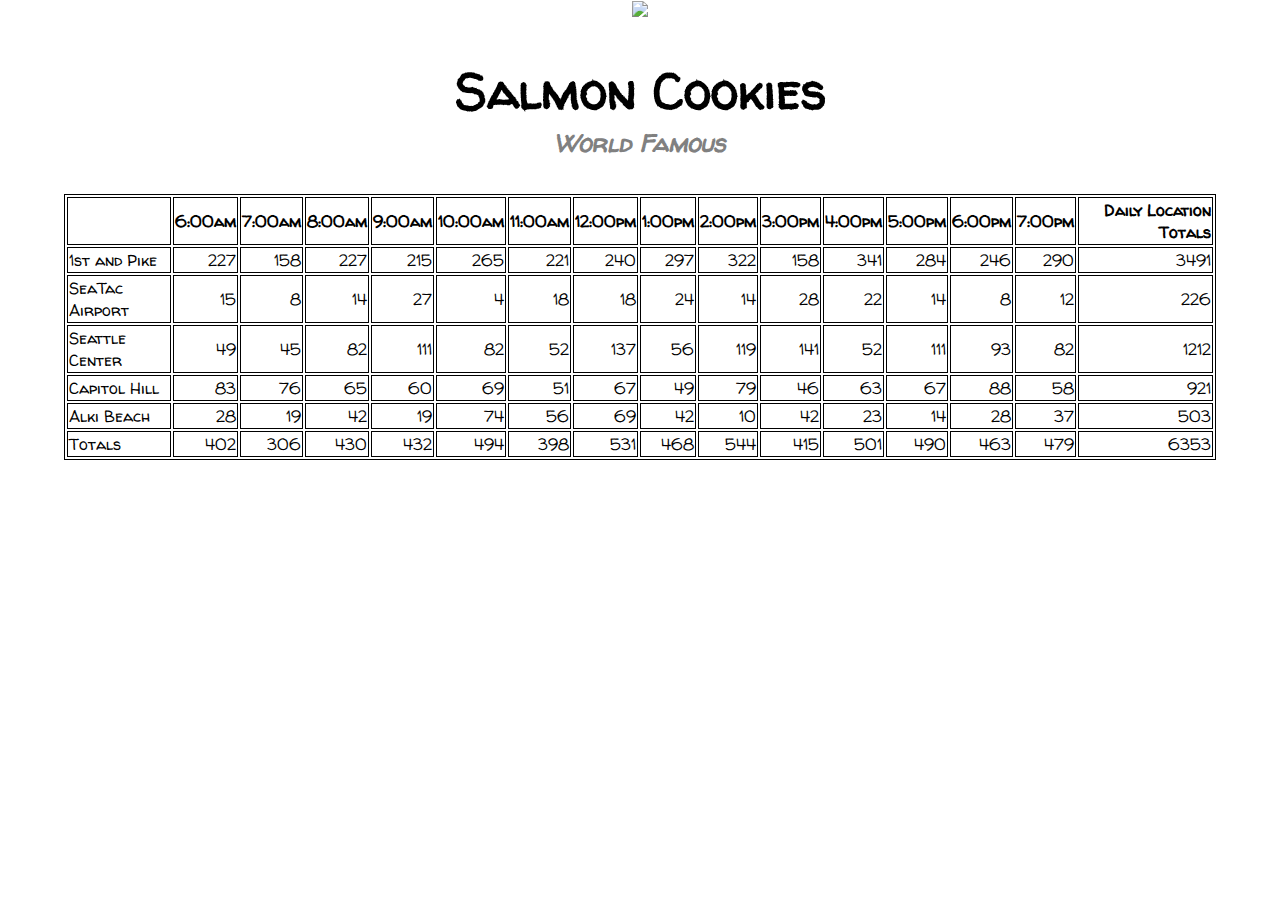
==== sales.html @ 48be01bf "style fixes" ====
<!DOCTYPE html>
<html>

  <head>

    <title>Salmon Cookies project</title>
    <link href="style.css" rel="stylesheet">
    <link href="https://fonts.googleapis.com/css?family=Walter+Turncoat" rel="stylesheet">

  </head>

  <body>
    <header>
      <img src="http://ginaleegossett.github.io/cookie-stand/img/salmon.png">
      <h1>Salmon Cookies</h1>
      <h4>World Famous</h4>
    </header>
    <table id="businesses_reporting_js"></table>
    <script src="app.js"></script>
  </body>

</html>
---- style.css ----
* {
  font-family: 'Walter Turncoat', 'Arial', 'Georgia', serif, sans-serif;;
}
body {
  max-width: 90%;
  margin: 0 auto;
}
div {
  float: left;
  width: 26%;
  margin: 2%;
  padding: 1%;
  border: 2px solid black;
}
div h2 {
  text-align: center;
}
header {
  text-align: center;
}
h1 {
  font-size: 50px;
  margin-bottom: 0;
}
h4 {
  font-style: italic;
  font-size: 25px;
  color: grey;
  margin-top: 0;
  padding: 0;
}
ul {
  list-style: none;
}
li:last-of-type {
  border-top: 1px solid black;
}

table, table * {
  border: 1px solid black;
  text-align: right;
}
table tr td:first-child {
  text-align: left;
}
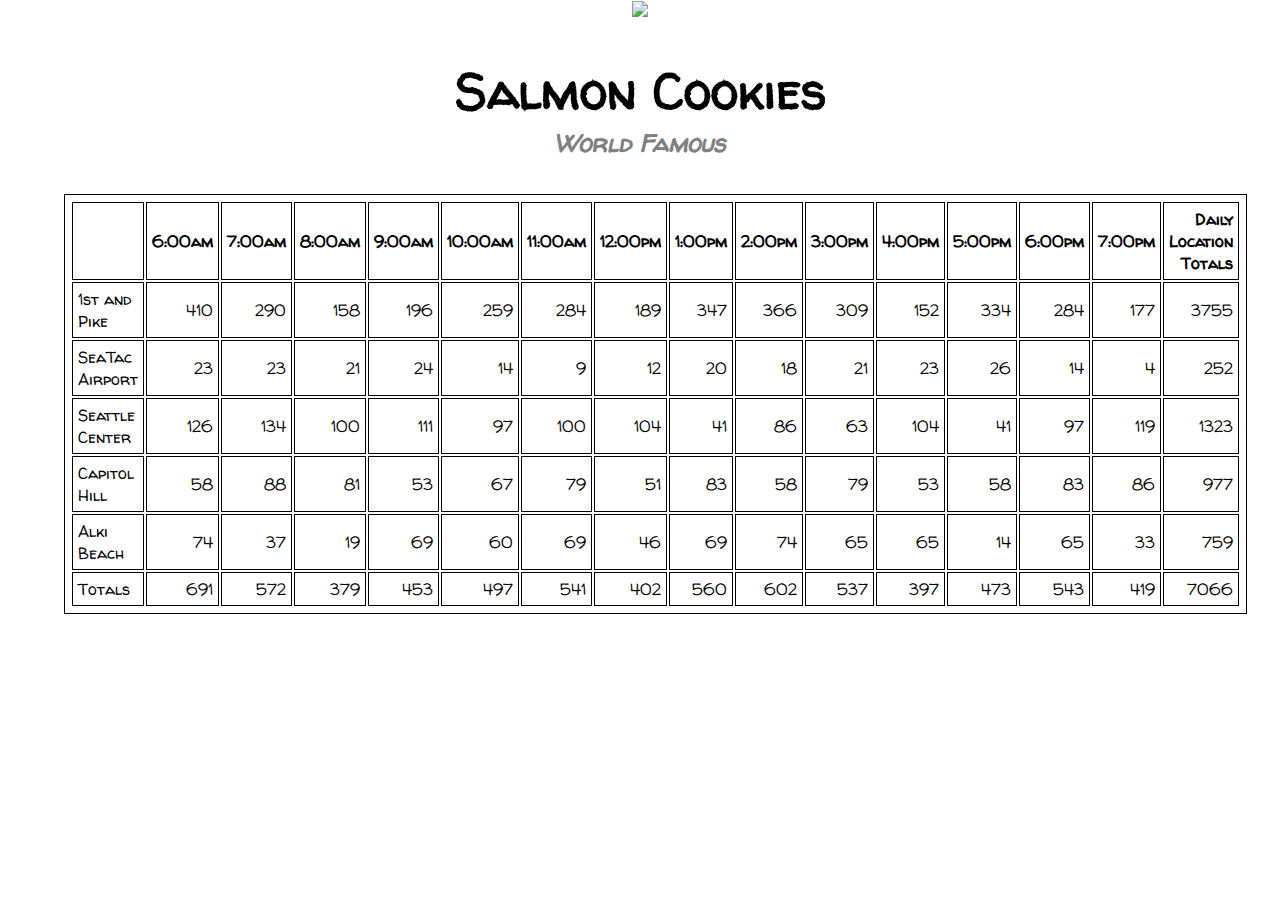
==== commit 1a82442e: "fix page render function to render table body" ====
--- a/sales.html
+++ b/sales.html
@@ -15,7 +15,9 @@
       <h1>Salmon Cookies</h1>
       <h4>World Famous</h4>
     </header>
-    <table id="businesses_reporting_js"></table>
+    <main>
+      <table id="businesses_reporting_js"></table>
+    </main>
     <script src="app.js"></script>
   </body>
 
--- a/style.css
+++ b/style.css
@@ -39,7 +39,12 @@
 table, table * {
   border: 1px solid black;
   text-align: right;
+  padding: 5px;
+  max-width: 100%;
 }
 table tr td:first-child {
   text-align: left;
 }
+main {
+  width: 100%;
+}
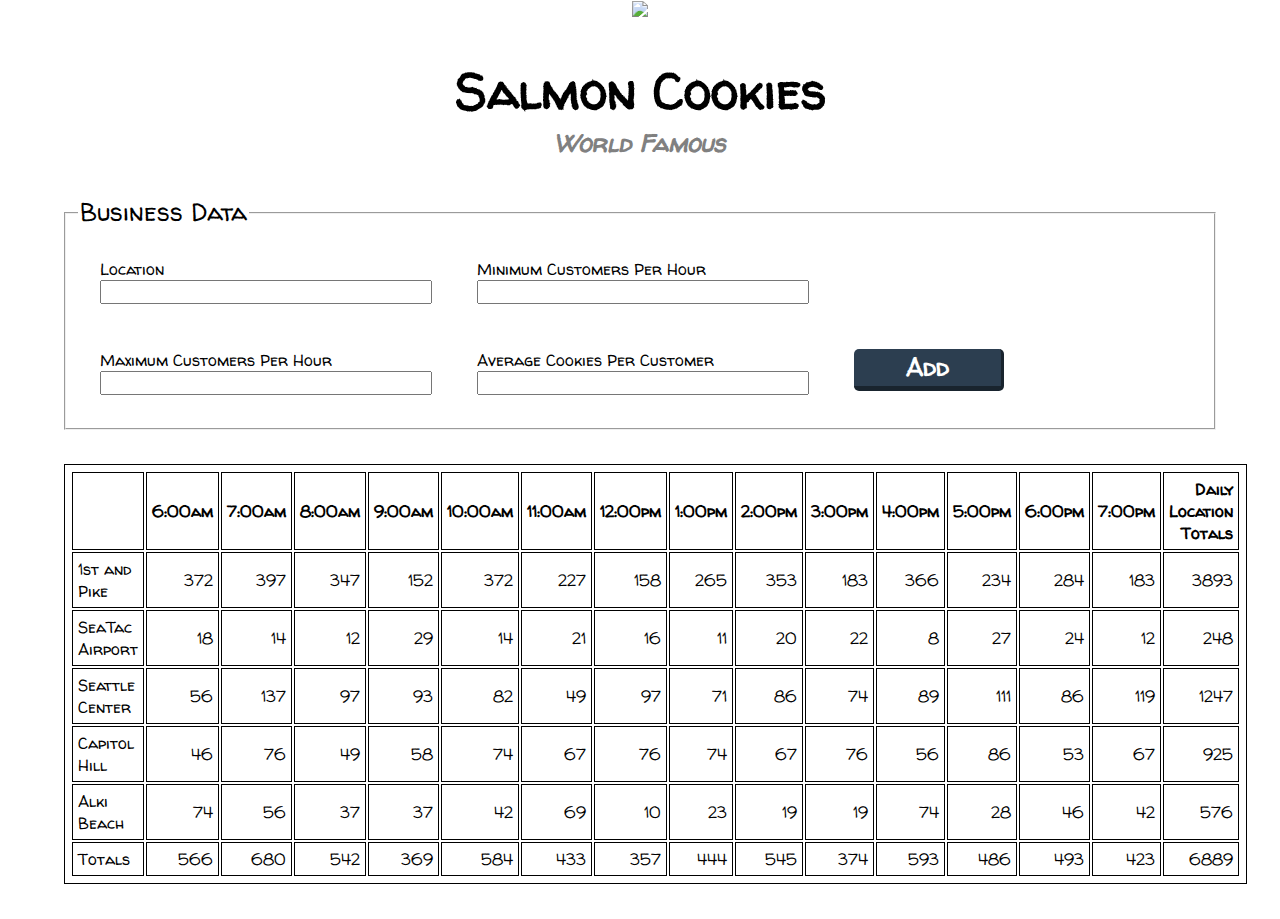
==== commit aad49453: "add business data form" ====
--- a/sales.html
+++ b/sales.html
@@ -16,7 +16,39 @@
       <h4>World Famous</h4>
     </header>
     <main>
-      <table id="businesses_reporting_js"></table>
+      <section>
+        <form id="business_info">
+          <fieldset>
+            <legend>Business Data</legend>
+            <div>
+              <label for="">Location</label>
+              <br>
+              <input type="text" name="" value="" size="45">
+            </div>
+            <div>
+              <label for="">Minimum Customers Per Hour</label>
+              <br>
+              <input type="text" name="" value="" size="45">
+            </div>
+            <div>
+              <label for="">Maximum Customers Per Hour</label>
+              <br>
+              <input type="text" name="" value="" size="45">
+            </div>
+            <div>
+              <label for="">Average Cookies Per Customer</label>
+              <br>
+              <input type="text" name="" value="" size="45">
+            </div>
+            <div>
+              <button type="submit" name="button" class="button">Add</button>
+            </div>
+          </fieldset>
+        </form>
+      </section>
+      <section>
+          <table id="businesses_reporting_js"></table>
+      </section>
     </main>
     <script src="app.js"></script>
   </body>
--- a/style.css
+++ b/style.css
@@ -48,3 +48,49 @@
 main {
   width: 100%;
 }
+section {
+  margin: 3% 0%;
+}
+form div {
+  width: auto;
+  border: none;
+  margin: 0;
+  padding: 2%;
+}
+fieldset {
+  margin: 0;
+}
+legend {
+  font-size: 25px;
+}
+button {
+    border: 1px;
+    text-align: center;
+    margin-right: 20px;
+    float: left;
+    font-weight: bold;
+    width: 150px;
+    font-size: 25px;
+}
+.button {
+    border-radius: 5px;
+    background-color: #2C3E50;
+    color: white;
+    border-bottom: 5px solid #19242E;
+    border-right: 3px solid #19242E;
+}
+.button:hover {
+    background: #486582;
+    border-bottom: 3px solid #384F66;
+    border-right: 2px solid #384F66;
+    margin-top: 2px;
+    margin-right: 21px;
+}
+
+.button:active {
+    background: #486582;
+    border-bottom: 0px;
+    border-right: 0px;
+    margin-top: 5px;
+    margin-right: 23px;
+}
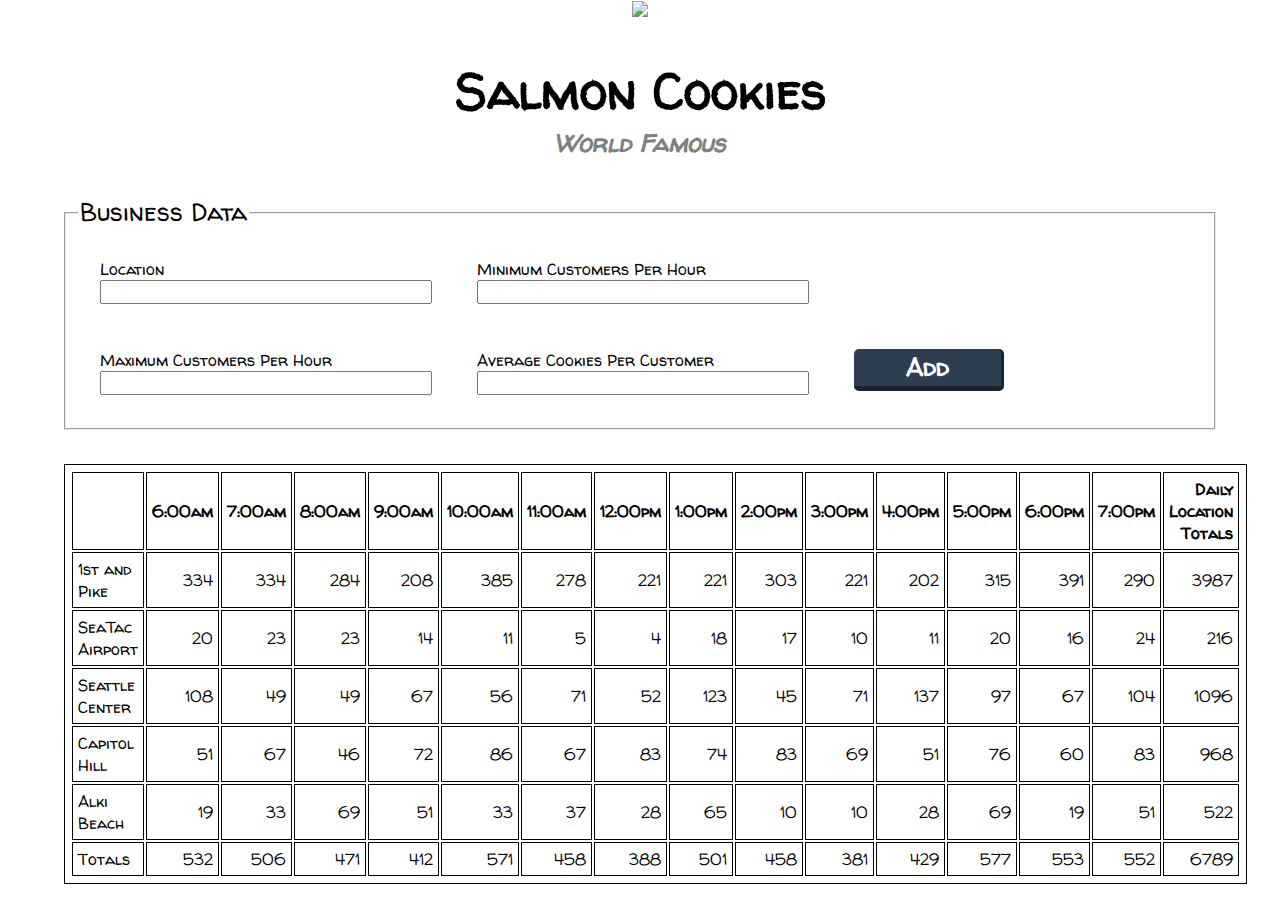
==== commit fbf5f1b5: "create structure for event listener" ====
--- a/sales.html
+++ b/sales.html
@@ -21,24 +21,24 @@
           <fieldset>
             <legend>Business Data</legend>
             <div>
-              <label for="">Location</label>
+              <label for="location">Location</label>
               <br>
-              <input type="text" name="" value="" size="45">
+              <input type="text" name="location" size="45">
             </div>
             <div>
-              <label for="">Minimum Customers Per Hour</label>
+              <label for="min_customers">Minimum Customers Per Hour</label>
               <br>
-              <input type="text" name="" value="" size="45">
+              <input type="text" name="min_customers" size="45">
             </div>
             <div>
-              <label for="">Maximum Customers Per Hour</label>
+              <label for="max_customers">Maximum Customers Per Hour</label>
               <br>
-              <input type="text" name="" value="" size="45">
+              <input type="text" name="max_customers" size="45">
             </div>
             <div>
-              <label for="">Average Cookies Per Customer</label>
+              <label for="avg_cookies">Average Cookies Per Customer</label>
               <br>
-              <input type="text" name="" value="" size="45">
+              <input type="text" name="avg_cookies" size="45">
             </div>
             <div>
               <button type="submit" name="button" class="button">Add</button>
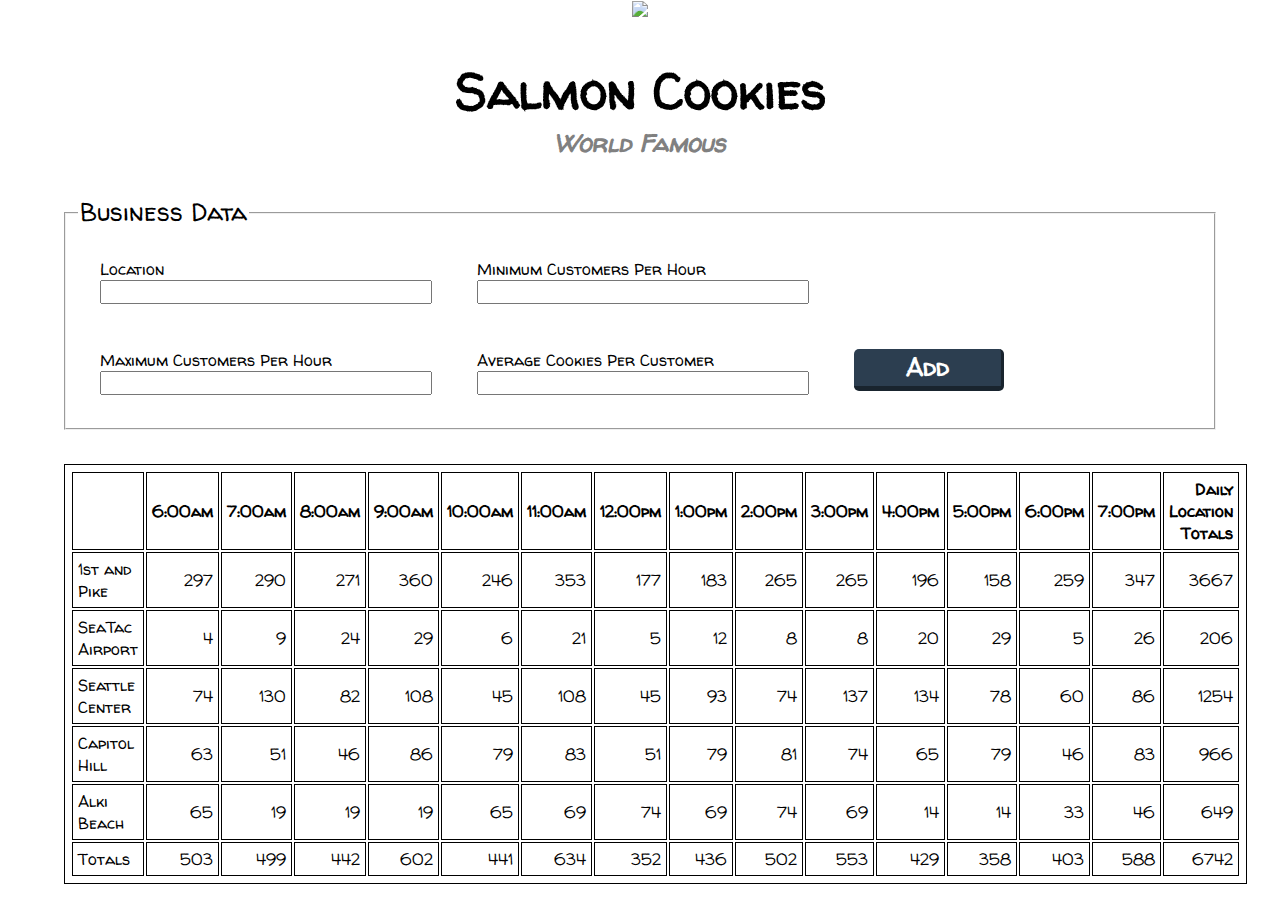
==== commit c1fc810c: "add form validation and JS notes" ====
--- a/sales.html
+++ b/sales.html
@@ -23,22 +23,22 @@
             <div>
               <label for="location">Location</label>
               <br>
-              <input type="text" name="location" size="45">
+              <input type="text" name="location" size="45" required>
             </div>
             <div>
               <label for="min_customers">Minimum Customers Per Hour</label>
               <br>
-              <input type="text" name="min_customers" size="45">
+              <input type="text" name="min_customers" size="45" required>
             </div>
             <div>
               <label for="max_customers">Maximum Customers Per Hour</label>
               <br>
-              <input type="text" name="max_customers" size="45">
+              <input type="text" name="max_customers" size="45" required>
             </div>
             <div>
               <label for="avg_cookies">Average Cookies Per Customer</label>
               <br>
-              <input type="text" name="avg_cookies" size="45">
+              <input type="text" name="avg_cookies" size="45" required>
             </div>
             <div>
               <button type="submit" name="button" class="button">Add</button>
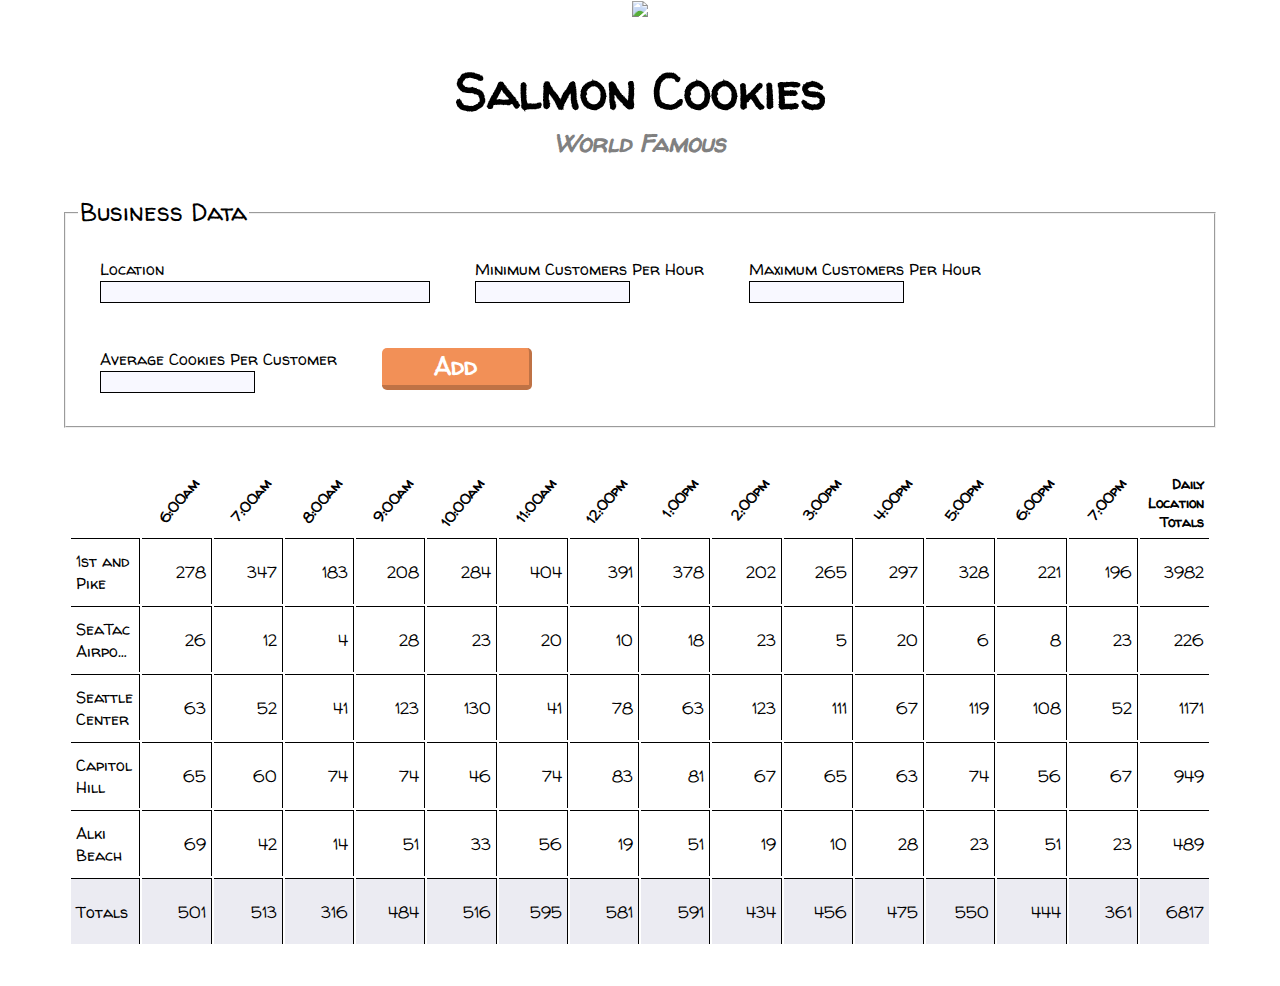
==== commit f8d6517b: "add style and lower case validation" ====
--- a/sales.html
+++ b/sales.html
@@ -28,20 +28,21 @@
             <div>
               <label for="min_customers">Minimum Customers Per Hour</label>
               <br>
-              <input type="text" name="min_customers" size="45" required>
+              <input type="number" name="min_customers" size="45" required>
             </div>
             <div>
               <label for="max_customers">Maximum Customers Per Hour</label>
               <br>
-              <input type="text" name="max_customers" size="45" required>
+              <input type="number" name="max_customers" size="45" required>
             </div>
             <div>
               <label for="avg_cookies">Average Cookies Per Customer</label>
               <br>
-              <input type="text" name="avg_cookies" size="45" required>
+              <input type="number" name="avg_cookies" size="45" required>
             </div>
             <div>
               <button type="submit" name="button" class="button">Add</button>
+              <button type="submit" name="button" class="button clear">Clear</button>
             </div>
           </fieldset>
         </form>
--- a/style.css
+++ b/style.css
@@ -35,15 +35,34 @@
 li:last-of-type {
   border-top: 1px solid black;
 }
-
+table {
+  table-layout: fixed;
+  display: inline-table;
+  width: 100%;
+}
+td {
+  border-right: 1px solid black;
+  border-top: 1px solid black;
+  height: 55px;
+}
+th {
+  transform: rotate(310deg);
+  font-size: 14px;
+}
+td:last-child, th:last-child {
+  border-right: none;
+  transform: rotate(0deg);
+}
 table, table * {
-  border: 1px solid black;
   text-align: right;
   padding: 5px;
   max-width: 100%;
+  text-overflow: ellipsis;
+  overflow: hidden;
 }
 table tr td:first-child {
   text-align: left;
+  width: 100px;
 }
 main {
   width: 100%;
@@ -63,6 +82,17 @@
 legend {
   font-size: 25px;
 }
+tr:hover {
+  color: #D97652;
+}
+tfoot {
+  background-color: #EBEBF2
+}
+input {
+  outline-color: #D97E6A;
+  border: 1px solid black;
+  background-color: #F8F8FF;
+}
 button {
     border: 1px;
     text-align: center;
@@ -74,23 +104,41 @@
 }
 .button {
     border-radius: 5px;
-    background-color: #2C3E50;
+    background-color: #F29057;
     color: white;
-    border-bottom: 5px solid #19242E;
-    border-right: 3px solid #19242E;
+    border-bottom: 5px solid #BF7245;
+    border-right: 3px solid #BF7245;
 }
 .button:hover {
-    background: #486582;
-    border-bottom: 3px solid #384F66;
-    border-right: 2px solid #384F66;
+    background: #BF7245;
+    border-bottom: 3px solid #995B37;
+    border-right: 2px solid #995B37;
     margin-top: 2px;
-    margin-right: 21px;
+    margin-right: 20px;
 }
 
 .button:active {
-    background: #486582;
+    background: #BF7245;
     border-bottom: 0px;
     border-right: 0px;
     margin-top: 5px;
-    margin-right: 23px;
+    margin-right: 20px;
 }
+.button.clear {
+  display: none;
+  background-color: #4F5059;
+  border-bottom: 5px solid #323238;
+  border-right: 3px solid #323238;
+}
+.button.clear:hover {
+  background-color: #323238;
+  border-bottom: 3px solid #242529;
+  border-right: 2px solid #242529;
+  margin-top: 2px;
+}
+.button.clear:active {
+  background-color: #323238;
+  border-bottom: 0px;
+  border-right: 0px;
+  margin-top: 5px;
+}
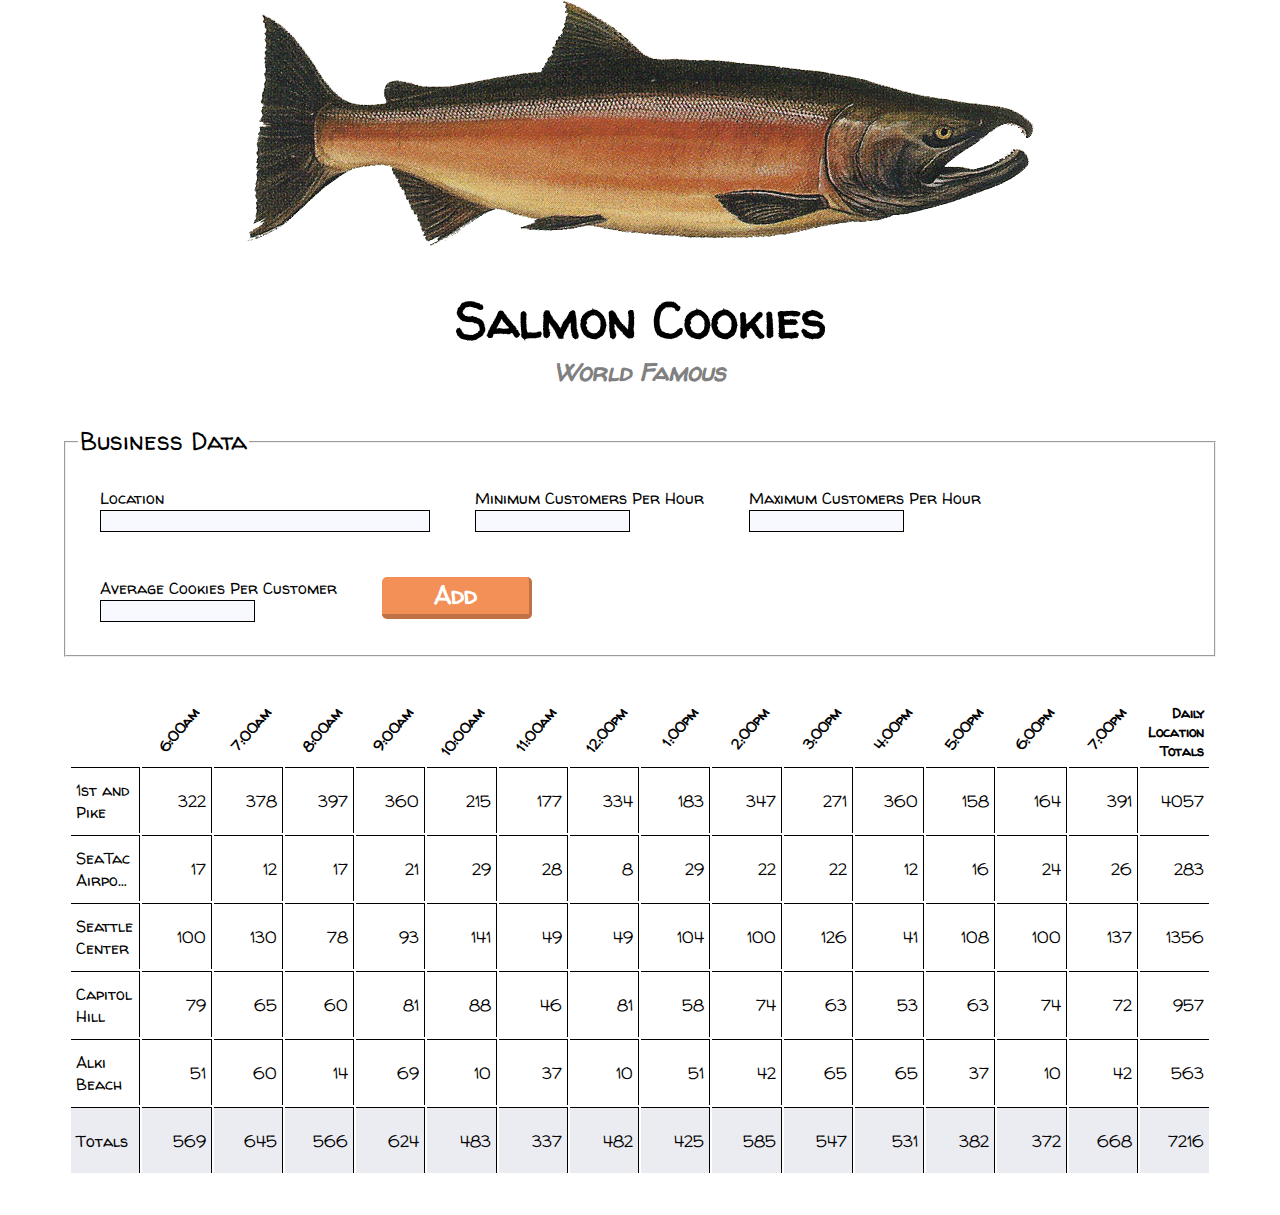
==== commit 6e37da44: "update styles" ====
--- a/sales.html
+++ b/sales.html
@@ -11,7 +11,7 @@
 
   <body>
     <header>
-      <img src="http://ginaleegossett.github.io/cookie-stand/img/salmon.png">
+      <img src="img/salmon.png">
       <h1>Salmon Cookies</h1>
       <h4>World Famous</h4>
     </header>
--- a/style.css
+++ b/style.css
@@ -1,3 +1,6 @@
+/******
+Generic Styles for all pages
+******/
 * {
   font-family: 'Walter Turncoat', 'Arial', 'Georgia', serif, sans-serif;;
 }
@@ -5,6 +8,10 @@
   max-width: 90%;
   margin: 0 auto;
 }
+
+/******
+
+******/
 div {
   float: left;
   width: 26%;
@@ -142,3 +149,82 @@
   border-right: 0px;
   margin-top: 5px;
 }
+/******
+Homepage Styles
+******/
+.logo {
+  width: 20%;
+  float: left;
+}
+nav {
+  height: 72px;
+  margin: 2% 0%;
+}
+nav h1 {
+  font-size: 30px;
+  float: left;
+  margin: 0 4%;
+  padding: 15px 0px;
+}
+nav ul {
+  height: inherit;
+  margin: 0;
+  width: 49%;
+  float: right;
+}
+nav ul li {
+  display: inline;
+  float: right;
+  margin: 0 5%;
+  border: none;
+  padding: 25px 0;
+}
+nav ul li:last-of-type {
+  border: none;
+}
+main {
+  clear: both;
+}
+main h2 {
+  text-align: center;
+  font-size: 50px;
+  border-top: 1px solid black;
+}
+article {
+  clear: both;
+  margin: 10% 0;
+}
+.salmon_amazing div, .our_product div {
+  float: right;
+  width: 50%;
+  border: none;
+  margin: 0;
+}
+.our_mission div {
+  float: left;
+  width: 50%;
+  border: none;
+  margin: 0;
+}
+#about img {
+  width: 45%;
+}
+#about article:last-of-type img {
+  width: auto;
+}
+#about article:first-of-type {
+  margin-top: 0;
+}
+#merch div {
+  float: right;
+  width: 50%;
+  border: none;
+  margin: 0;
+}
+footer {
+  background-color: #EBEBF2;
+  height: 200px;
+}
+footer .logo {
+  text-align: center;
+}
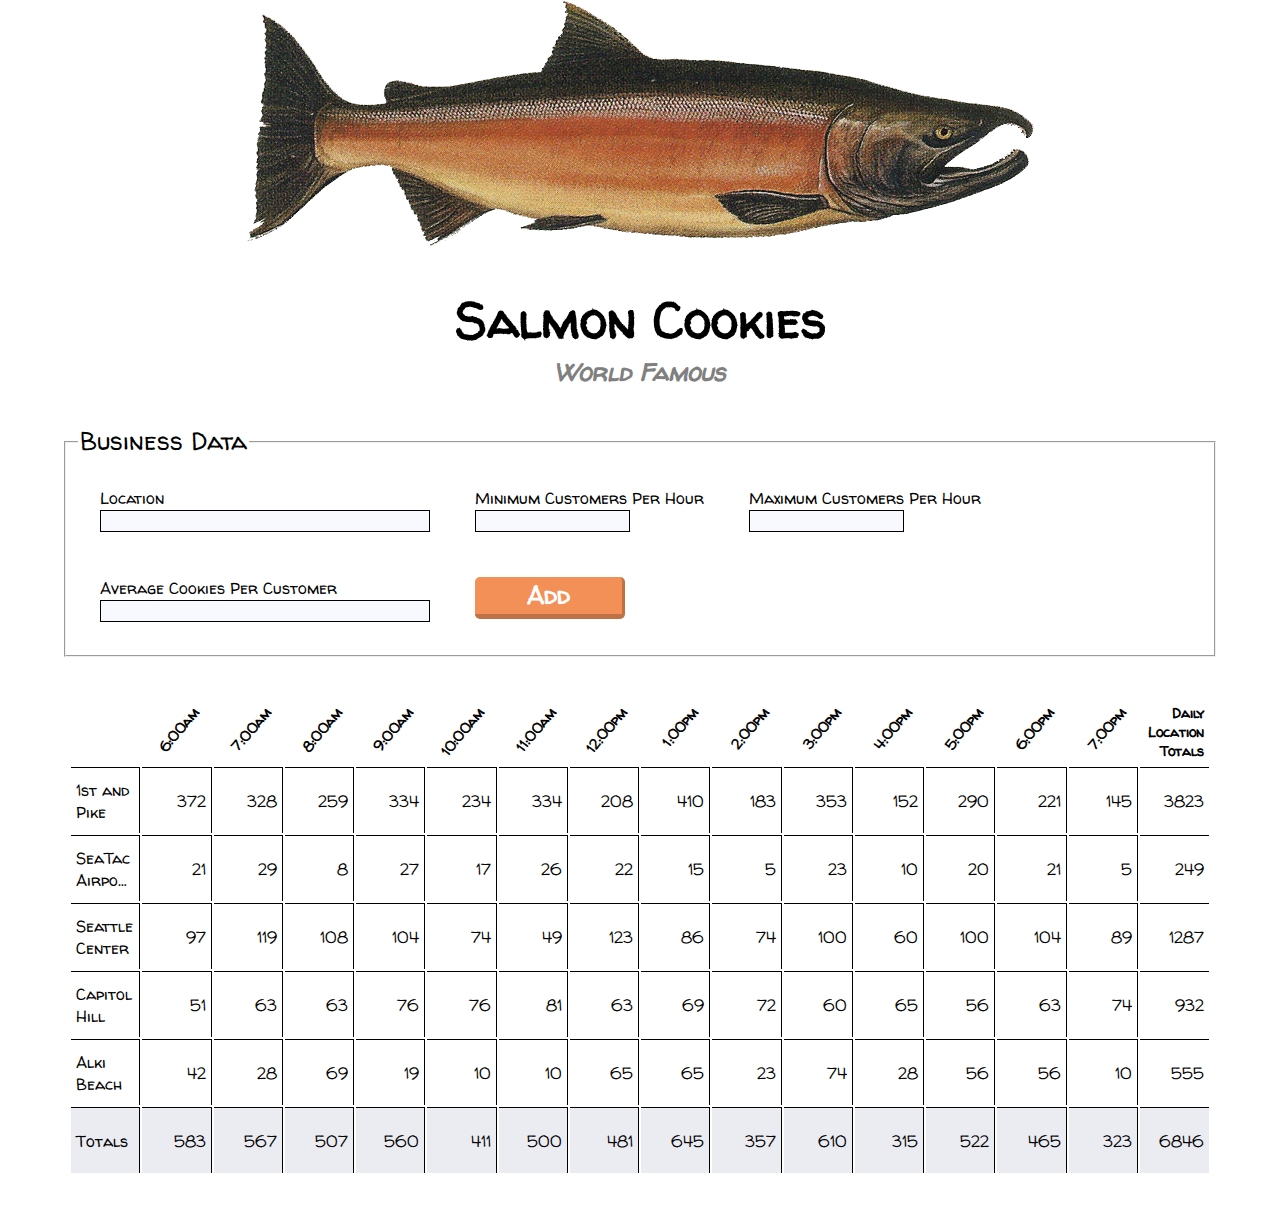
==== commit e57d52a2: "add locations styles" ====
--- a/sales.html
+++ b/sales.html
@@ -38,7 +38,7 @@
             <div>
               <label for="avg_cookies">Average Cookies Per Customer</label>
               <br>
-              <input type="number" name="avg_cookies" size="45" required>
+              <input type="text" name="avg_cookies" size="45" required>
             </div>
             <div>
               <button type="submit" name="button" class="button">Add</button>
--- a/style.css
+++ b/style.css
@@ -76,6 +76,7 @@
 }
 section {
   margin: 3% 0%;
+  clear: both;
 }
 form div {
   width: auto;
@@ -215,6 +216,19 @@
 #about article:first-of-type {
   margin-top: 0;
 }
+#locations ul {
+  padding: 0;
+}
+.locations_info li {
+  float: left;
+  border: none;
+  clear: both;
+}
+.locations_info ul {
+  float: right;
+  width: 50%;
+  clear: right;
+}
 #merch div {
   float: right;
   width: 50%;
